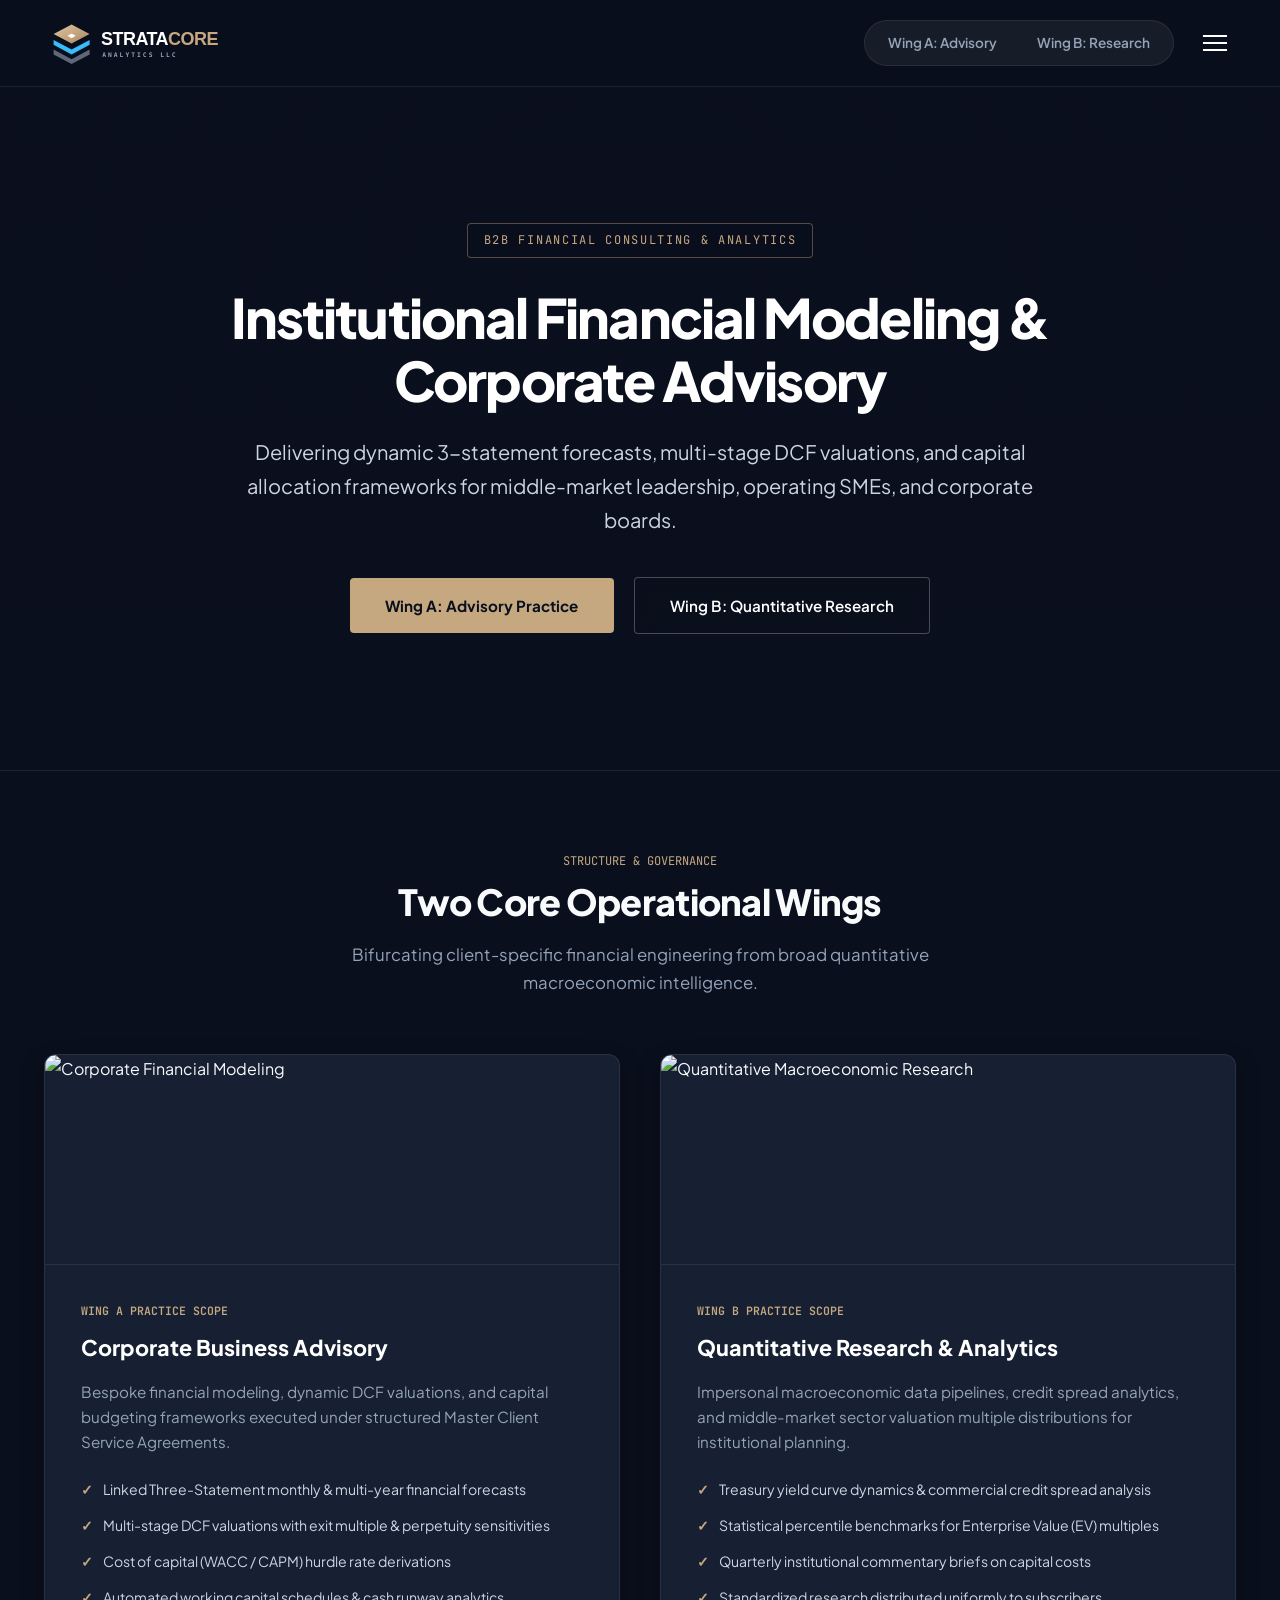
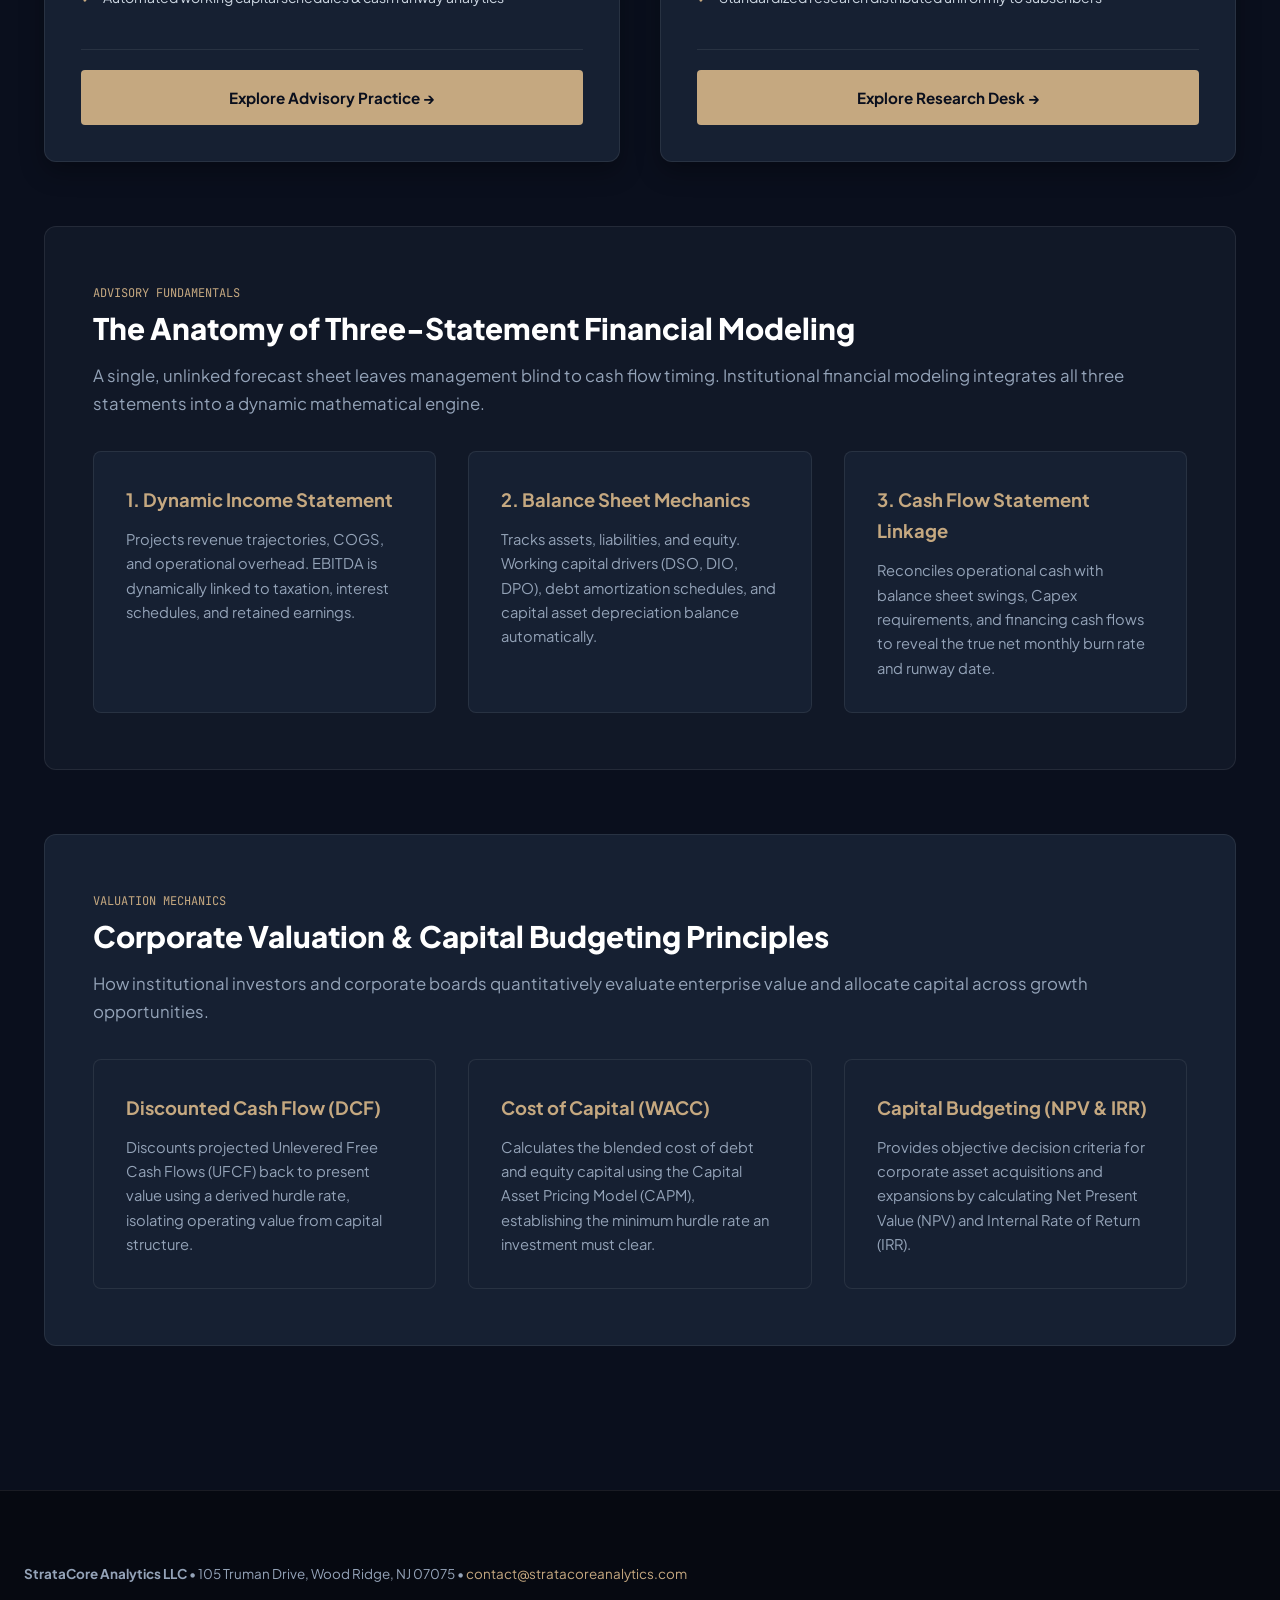
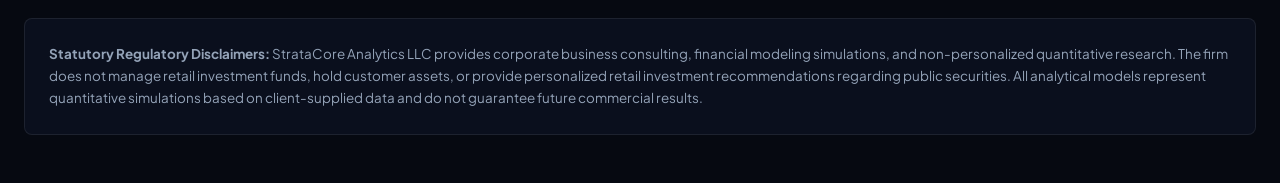
==== index.html @ 5d84ee07 "Production release: StrataCore Analytics LLC corporate web platform" ====
<!DOCTYPE html>
<html lang="en">
<head>
  <meta charset="UTF-8">
  <meta name="viewport" content="width=device-width, initial-scale=1.0">
  <title>StrataCore Analytics LLC | Quantitative Financial Modeling & Advisory</title>
  <link rel="stylesheet" href="style.css">
</head>
<body>
  <div class="drawer-backdrop" id="backdrop" onclick="toggleDrawer()"></div>
  <aside class="drawer-panel" id="drawer">
    <div>
      <button class="drawer-close" onclick="toggleDrawer()">&times;</button>
      <div style="font-family: 'JetBrains Mono'; font-size: 0.72rem; color: var(--bronze); text-transform: uppercase; margin-top: 1.5rem;">Corporate Menu</div>
      <ul class="drawer-nav">
        <li><a href="index.html">Firm Overview <span>&rarr;</span></a></li>
        <li><a href="advisory/index.html">Wing A: Corporate Advisory <span>&rarr;</span></a></li>
        <li><a href="research/index.html">Wing B: Quantitative Research <span>&rarr;</span></a></li>
        <li><a href="plans/index.html">Engagement Plans & Fees <span>&rarr;</span></a></li>
        <li><a href="contact/index.html">Direct Ingestion & Contact <span>&rarr;</span></a></li>
      </ul>
    </div>
    <div style="font-size: 0.8rem; color: var(--text-muted); line-height: 1.6;">
      <strong>StrataCore Analytics LLC</strong><br>
      105 Truman Drive, Wood Ridge, NJ 07075<br>
      contact@stratacoreanalytics.com
    </div>
  </aside>

  <header>
    <div class="nav-container">
      <a href="index.html"><img src="logo.svg" alt="StrataCore Analytics" class="brand-svg"></a>
      <div class="nav-right">
        <div class="wing-pill-container">
          <a href="advisory/index.html" class="wing-pill">Wing A: Advisory</a>
          <a href="research/index.html" class="wing-pill">Wing B: Research</a>
        </div>
        <button class="menu-btn" onclick="toggleDrawer()" aria-label="Open Menu"><span></span><span></span><span></span></button>
      </div>
    </div>
  </header>

  <section class="hero-fullwidth">
    <div class="hero-fullwidth-inner">
      <span class="hero-tag">B2B Financial Consulting & Analytics</span>
      <h1>Institutional Financial Modeling & Corporate Advisory</h1>
      <p>Delivering dynamic 3-statement forecasts, multi-stage DCF valuations, and capital allocation frameworks for middle-market leadership, operating SMEs, and corporate boards.</p>
      <div class="hero-btn-group">
        <a href="advisory/index.html" class="btn-bronze">Wing A: Advisory Practice</a>
        <a href="research/index.html" class="btn-outline">Wing B: Quantitative Research</a>
      </div>
    </div>
  </section>

  <main class="container">
    <div class="section-title">
      <div style="font-family: 'JetBrains Mono'; font-size: 0.75rem; color: var(--bronze); text-transform: uppercase;">Structure & Governance</div>
      <h2>Two Core Operational Wings</h2>
      <p>Bifurcating client-specific financial engineering from broad quantitative macroeconomic intelligence.</p>
    </div>

    <div class="grid-2">
      <!-- Wing A Card -->
      <div class="card-photo-box">
        <img src="https://images.unsplash.com/photo-1551836022-d5d88e9218df?auto=format&fit=crop&w=800&q=80" alt="Corporate Financial Modeling" class="card-img">
        <div class="card-body">
          <div>
            <div class="card-tag">Wing A Practice Scope</div>
            <h3>Corporate Business Advisory</h3>
            <p>Bespoke financial modeling, dynamic DCF valuations, and capital budgeting frameworks executed under structured Master Client Service Agreements.</p>
            <ul class="feature-list">
              <li>Linked Three-Statement monthly & multi-year financial forecasts</li>
              <li>Multi-stage DCF valuations with exit multiple & perpetuity sensitivities</li>
              <li>Cost of capital (WACC / CAPM) hurdle rate derivations</li>
              <li>Automated working capital schedules & cash runway analytics</li>
            </ul>
          </div>
          <div class="price-row">
            <a href="advisory/index.html" class="btn-bronze" style="width: 100%;">Explore Advisory Practice &rarr;</a>
          </div>
        </div>
      </div>

      <!-- Wing B Card -->
      <div class="card-photo-box">
        <img src="https://images.unsplash.com/photo-1460925895917-afdab827c52f?auto=format&fit=crop&w=800&q=80" alt="Quantitative Macroeconomic Research" class="card-img">
        <div class="card-body">
          <div>
            <div class="card-tag">Wing B Practice Scope</div>
            <h3>Quantitative Research & Analytics</h3>
            <p>Impersonal macroeconomic data pipelines, credit spread analytics, and middle-market sector valuation multiple distributions for institutional planning.</p>
            <ul class="feature-list">
              <li>Treasury yield curve dynamics & commercial credit spread analysis</li>
              <li>Statistical percentile benchmarks for Enterprise Value (EV) multiples</li>
              <li>Quarterly institutional commentary briefs on capital costs</li>
              <li>Standardized research distributed uniformly to subscribers</li>
            </ul>
          </div>
          <div class="price-row">
            <a href="research/index.html" class="btn-bronze" style="width: 100%;">Explore Research Desk &rarr;</a>
          </div>
        </div>
      </div>
    </div>

    <!-- Informational Guide 1: Three-Statement Modeling -->
    <div class="info-section">
      <div class="info-header">
        <div style="font-family: 'JetBrains Mono'; font-size: 0.75rem; color: var(--bronze); text-transform: uppercase;">Advisory Fundamentals</div>
        <h3>The Anatomy of Three-Statement Financial Modeling</h3>
        <p>A single, unlinked forecast sheet leaves management blind to cash flow timing. Institutional financial modeling integrates all three statements into a dynamic mathematical engine.</p>
      </div>

      <div class="info-grid">
        <div class="info-card">
          <h4>1. Dynamic Income Statement</h4>
          <p>Projects revenue trajectories, COGS, and operational overhead. EBITDA is dynamically linked to taxation, interest schedules, and retained earnings.</p>
        </div>
        <div class="info-card">
          <h4>2. Balance Sheet Mechanics</h4>
          <p>Tracks assets, liabilities, and equity. Working capital drivers (DSO, DIO, DPO), debt amortization schedules, and capital asset depreciation balance automatically.</p>
        </div>
        <div class="info-card">
          <h4>3. Cash Flow Statement Linkage</h4>
          <p>Reconciles operational cash with balance sheet swings, Capex requirements, and financing cash flows to reveal the true net monthly burn rate and runway date.</p>
        </div>
      </div>
    </div>

    <!-- Informational Guide 2: Valuation Principles -->
    <div class="info-section" style="background: var(--bg-card);">
      <div class="info-header">
        <div style="font-family: 'JetBrains Mono'; font-size: 0.75rem; color: var(--bronze); text-transform: uppercase;">Valuation Mechanics</div>
        <h3>Corporate Valuation & Capital Budgeting Principles</h3>
        <p>How institutional investors and corporate boards quantitatively evaluate enterprise value and allocate capital across growth opportunities.</p>
      </div>

      <div class="info-grid">
        <div class="info-card">
          <h4>Discounted Cash Flow (DCF)</h4>
          <p>Discounts projected Unlevered Free Cash Flows (UFCF) back to present value using a derived hurdle rate, isolating operating value from capital structure.</p>
        </div>
        <div class="info-card">
          <h4>Cost of Capital (WACC)</h4>
          <p>Calculates the blended cost of debt and equity capital using the Capital Asset Pricing Model (CAPM), establishing the minimum hurdle rate an investment must clear.</p>
        </div>
        <div class="info-card">
          <h4>Capital Budgeting (NPV & IRR)</h4>
          <p>Provides objective decision criteria for corporate asset acquisitions and expansions by calculating Net Present Value (NPV) and Internal Rate of Return (IRR).</p>
        </div>
      </div>
    </div>
  </main>

  <footer>
    <div class="footer-inner">
      <p><strong>StrataCore Analytics LLC</strong> &bull; 105 Truman Drive, Wood Ridge, NJ 07075 &bull; <a href="mailto:contact@stratacoreanalytics.com" style="color: var(--bronze); text-decoration: none;">contact@stratacoreanalytics.com</a></p>
      <div class="disclaimer-box">
        <strong>Statutory Regulatory Disclaimers:</strong> StrataCore Analytics LLC provides corporate business consulting, financial modeling simulations, and non-personalized quantitative research. The firm does not manage retail investment funds, hold customer assets, or provide personalized retail investment recommendations regarding public securities. All analytical models represent quantitative simulations based on client-supplied data and do not guarantee future commercial results.
      </div>
    </div>
  </footer>

  <script>
    function toggleDrawer() {
      document.getElementById('drawer').classList.toggle('active');
      document.getElementById('backdrop').classList.toggle('active');
    }
  </script>
</body>
</html>
---- style.css ----
@import url('https://fonts.googleapis.com/css2?family=Plus+Jakarta+Sans:wght@300;400;500;600;700;800&family=JetBrains+Mono:wght@400;500;600;700&display=swap');

:root {
  --bg-dark: #0A0F1D;
  --bg-surface: #111827;
  --bg-card: #162032;
  --bg-card-hover: #1E2B42;
  --bronze: #C5A880;
  --bronze-light: #DFC49E;
  --accent-blue: #38BDF8;
  --text-main: #F8FAFC;
  --text-muted: #94A3B8;
  --border-subtle: rgba(255, 255, 255, 0.08);
  --border-focus: rgba(197, 168, 128, 0.4);
}

* { box-sizing: border-box; margin: 0; padding: 0; font-family: 'Plus Jakarta Sans', sans-serif; }
body { background: var(--bg-dark); color: var(--text-main); line-height: 1.7; overflow-x: hidden; }

/* Sticky Navbar with larger logo */
header { background: rgba(10, 15, 29, 0.95); backdrop-filter: blur(14px); border-bottom: 1px solid var(--border-subtle); position: sticky; top: 0; z-index: 500; }
.nav-container { max-width: 1240px; margin: 0 auto; padding: 1rem 1.5rem; display: flex; justify-content: space-between; align-items: center; }

/* 54px Logo Scale */
.brand-svg { height: 54px; width: auto; display: block; }

.nav-right { display: flex; align-items: center; gap: 1.25rem; }

.wing-pill-container { display: flex; background: rgba(255, 255, 255, 0.06); padding: 3px; border-radius: 30px; border: 1px solid var(--border-subtle); }
.wing-pill { padding: 0.48rem 1.25rem; font-size: 0.85rem; font-weight: 600; border-radius: 24px; text-decoration: none; color: var(--text-muted); transition: all 0.2s; white-space: nowrap; }
.wing-pill:hover { color: #FFF; }
.wing-pill.active { background: var(--bronze); color: var(--bg-dark); font-weight: 700; }

.menu-btn { background: none; border: none; cursor: pointer; display: flex; flex-direction: column; justify-content: center; align-items: center; gap: 5px; width: 42px; height: 42px; border-radius: 6px; }
.menu-btn:hover { background: rgba(255, 255, 255, 0.05); }
.menu-btn span { display: block; width: 24px; height: 2px; background: #FFF; }

/* Drawer */
.drawer-backdrop { position: fixed; top: 0; left: 0; width: 100vw; height: 100vh; background: rgba(0,0,0,0.7); backdrop-filter: blur(5px); z-index: 1000; opacity: 0; visibility: hidden; transition: 0.3s; }
.drawer-backdrop.active { opacity: 1; visibility: visible; }
.drawer-panel { position: fixed; top: 0; right: -380px; width: 360px; height: 100vh; background: var(--bg-surface); color: #FFF; z-index: 1001; padding: 2.75rem 2rem; display: flex; flex-direction: column; justify-content: space-between; border-left: 1px solid var(--border-subtle); transition: right 0.35s cubic-bezier(0.16,1,0.3,1); }
.drawer-panel.active { right: 0; }
.drawer-close { align-self: flex-end; background: none; border: none; color: var(--text-muted); font-size: 1.6rem; cursor: pointer; }
.drawer-nav { list-style: none; margin-top: 2rem; }
.drawer-nav li { margin-bottom: 1.25rem; }
.drawer-nav a { text-decoration: none; color: #FFF; font-size: 1.05rem; font-weight: 500; display: flex; justify-content: space-between; }
.drawer-nav a:hover { color: var(--bronze); }

/* Full-Width Background Hero */
.hero-fullwidth {
  position: relative;
  min-height: 76vh;
  display: flex;
  align-items: center;
  justify-content: center;
  text-align: center;
  padding: 6.5rem 1.5rem;
  background-image: 
    linear-gradient(180deg, rgba(10, 15, 29, 0.82) 0%, rgba(10, 15, 29, 0.94) 75%, var(--bg-dark) 100%),
    radial-gradient(circle at 50% 30%, rgba(10, 15, 29, 0.35) 0%, rgba(10, 15, 29, 0.95) 100%),
    url('https://images.unsplash.com/photo-1486406146926-c627a92ad1ab?auto=format&fit=crop&w=2000&q=85');
  background-size: cover;
  background-position: center center;
  border-bottom: 1px solid var(--border-subtle);
}

.hero-fullwidth-inner { max-width: 960px; margin: 0 auto; position: relative; z-index: 2; }
.hero-tag { font-family: 'JetBrains Mono', monospace; font-size: 0.75rem; color: var(--bronze); text-transform: uppercase; letter-spacing: 0.14em; padding: 0.4rem 1rem; background: rgba(10, 15, 29, 0.7); backdrop-filter: blur(8px); border: 1px solid var(--border-focus); border-radius: 4px; display: inline-block; margin-bottom: 1.75rem; }
.hero-fullwidth h1 { font-size: 3.4rem; font-weight: 800; line-height: 1.15; letter-spacing: -0.035em; margin-bottom: 1.5rem; color: #FFFFFF; }
.hero-fullwidth p { font-size: 1.25rem; color: #CBD5E1; line-height: 1.7; max-width: 820px; margin: 0 auto 2.5rem; }

.hero-btn-group { display: flex; justify-content: center; align-items: center; gap: 1.25rem; flex-wrap: wrap; }
.btn-bronze { display: inline-block; background: var(--bronze); color: var(--bg-dark); padding: 0.9rem 2.2rem; font-size: 0.95rem; font-weight: 700; border-radius: 4px; text-decoration: none; transition: 0.2s; border: none; cursor: pointer; text-align: center; }
.btn-bronze:hover { background: var(--bronze-light); transform: translateY(-1px); }
.btn-outline { display: inline-block; background: rgba(10, 15, 29, 0.6); backdrop-filter: blur(8px); color: #FFF; padding: 0.9rem 2.2rem; font-size: 0.95rem; font-weight: 600; border-radius: 4px; text-decoration: none; border: 1px solid rgba(255, 255, 255, 0.25); text-align: center; transition: all 0.2s; }
.btn-outline:hover { background: rgba(255, 255, 255, 0.1); border-color: #FFF; transform: translateY(-1px); }

/* Split Hero for Subpages */
.hero-split { max-width: 1240px; margin: 0 auto; padding: 5rem 1.5rem; display: grid; grid-template-columns: 1.15fr 0.85fr; gap: 3.5rem; align-items: center; }
.hero-split h1 { font-size: 3rem; font-weight: 800; line-height: 1.15; letter-spacing: -0.03em; margin-bottom: 1.5rem; }
.hero-split p { font-size: 1.15rem; color: var(--text-muted); line-height: 1.7; margin-bottom: 2rem; }
.hero-img-box { position: relative; border-radius: 12px; overflow: hidden; border: 1px solid var(--border-subtle); box-shadow: 0 20px 40px rgba(0,0,0,0.5); }
.hero-img { width: 100%; height: 380px; object-fit: cover; display: block; filter: brightness(0.9) contrast(1.05); }

.container { max-width: 1240px; margin: 0 auto; padding: 5rem 1.5rem; }
.section-title { text-align: center; margin-bottom: 3.5rem; }
.section-title h2 { font-size: 2.25rem; font-weight: 800; letter-spacing: -0.02em; margin-bottom: 0.5rem; }
.section-title p { color: var(--text-muted); font-size: 1.05rem; max-width: 700px; margin: 0 auto; }

.grid-2 { display: grid; grid-template-columns: repeat(auto-fit, minmax(380px, 1fr)); gap: 2.5rem; }
.grid-3 { display: grid; grid-template-columns: repeat(auto-fit, minmax(320px, 1fr)); gap: 2rem; }

.card-photo-box { background: var(--bg-card); border: 1px solid var(--border-subtle); border-radius: 12px; overflow: hidden; display: flex; flex-direction: column; transition: 0.25s; box-shadow: 0 10px 25px rgba(0,0,0,0.3); }
.card-photo-box:hover { transform: translateY(-4px); border-color: var(--border-focus); background: var(--bg-card-hover); }
.card-img { width: 100%; height: 210px; object-fit: cover; border-bottom: 1px solid var(--border-subtle); }
.card-body { padding: 2.25rem; display: flex; flex-direction: column; justify-content: space-between; flex-grow: 1; }
.card-tag { font-family: 'JetBrains Mono', monospace; font-size: 0.72rem; color: var(--bronze); font-weight: 600; text-transform: uppercase; margin-bottom: 0.6rem; }
.card-body h3 { font-size: 1.35rem; font-weight: 750; margin-bottom: 0.75rem; color: #FFF; }
.card-body p { color: var(--text-muted); font-size: 0.95rem; margin-bottom: 1.5rem; line-height: 1.65; }

.feature-list { list-style: none; margin-bottom: 1.5rem; }
.feature-list li { font-size: 0.88rem; color: #CBD5E1; margin-bottom: 0.75rem; display: flex; align-items: flex-start; gap: 0.6rem; }
.feature-list li::before { content: "✓"; color: var(--bronze); font-weight: 700; }

.price-row { border-top: 1px solid var(--border-subtle); padding-top: 1.25rem; margin-top: 1rem; }
.price-val { font-size: 2.1rem; font-weight: 800; color: #FFF; }
.price-unit { font-size: 0.85rem; color: var(--text-muted); }

.info-section { background: var(--bg-surface); border: 1px solid var(--border-subtle); border-radius: 12px; padding: 3.5rem 3rem; margin: 4rem 0; }
.info-header { margin-bottom: 2rem; }
.info-header h3 { font-size: 1.85rem; font-weight: 800; margin-bottom: 0.5rem; color: #FFF; }
.info-header p { color: var(--text-muted); font-size: 1.05rem; }

.info-grid { display: grid; grid-template-columns: repeat(auto-fit, minmax(280px, 1fr)); gap: 2rem; margin-top: 2rem; }
.info-card { background: var(--bg-card); border: 1px solid var(--border-subtle); border-radius: 8px; padding: 2rem; }
.info-card h4 { font-size: 1.15rem; font-weight: 700; color: var(--bronze); margin-bottom: 0.75rem; }
.info-card p { font-size: 0.92rem; color: var(--text-muted); line-height: 1.65; }

.milestone-table { width: 100%; border-collapse: collapse; margin-top: 1.5rem; background: var(--bg-card); border-radius: 8px; overflow: hidden; border: 1px solid var(--border-subtle); }
.milestone-table th, .milestone-table td { padding: 1.1rem 1.5rem; text-align: left; font-size: 0.9rem; }
.milestone-table th { background: #0F172A; color: var(--bronze); font-family: 'JetBrains Mono', monospace; font-size: 0.78rem; text-transform: uppercase; }
.milestone-table tr { border-bottom: 1px solid var(--border-subtle); }
.milestone-table tr:last-child { border-bottom: none; }

footer { background: #060911; border-top: 1px solid var(--border-subtle); padding: 4.5rem 1.5rem 3rem; color: var(--text-muted); font-size: 0.84rem; }
.footer-inner { max-width: 1240px; margin: 0 auto; }
.disclaimer-box { background: #0A0F1D; border: 1px solid var(--border-subtle); border-radius: 8px; padding: 1.5rem; margin-top: 2rem; line-height: 1.65; }

@media (max-width: 900px) {
  .hero-fullwidth h1 { font-size: 2.5rem; }
  .hero-split { grid-template-columns: 1fr; text-align: center; }
  .hero-img { height: 280px; }
  .info-section { padding: 2.25rem 1.5rem; }
}
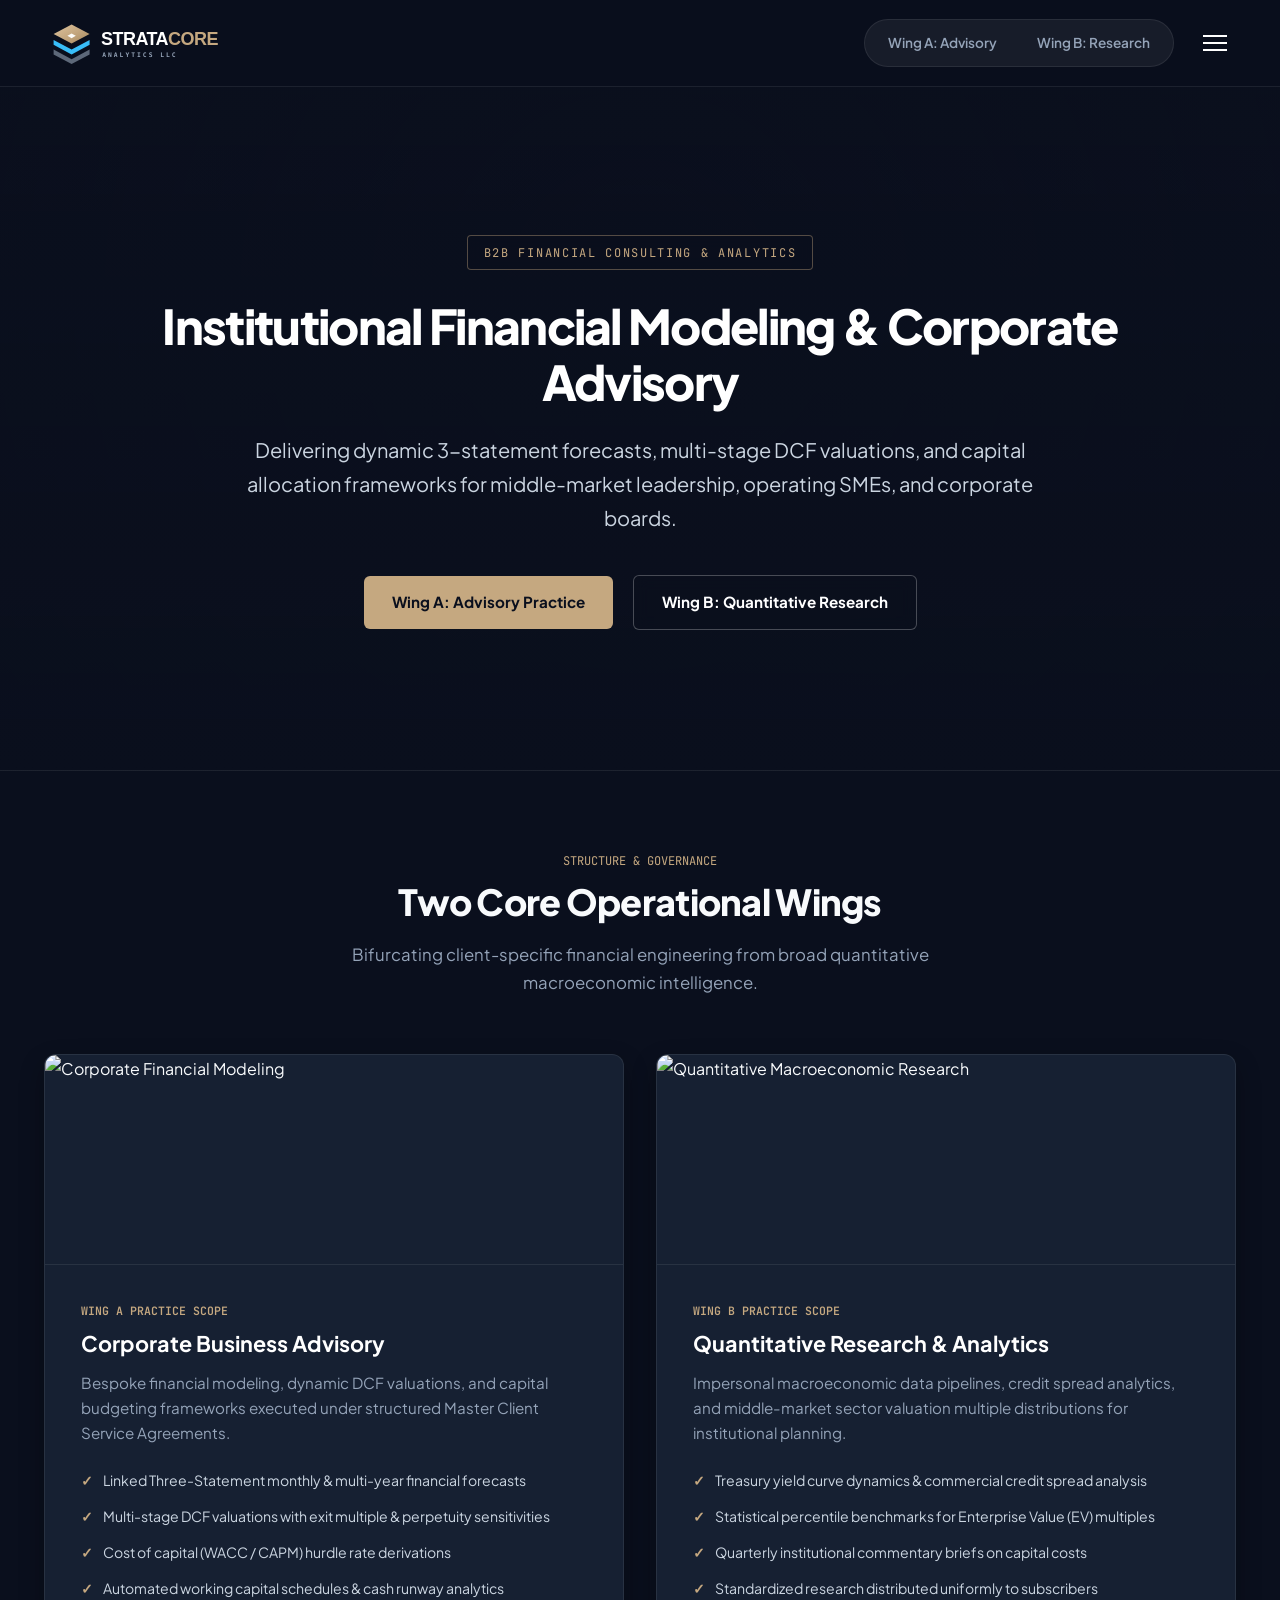
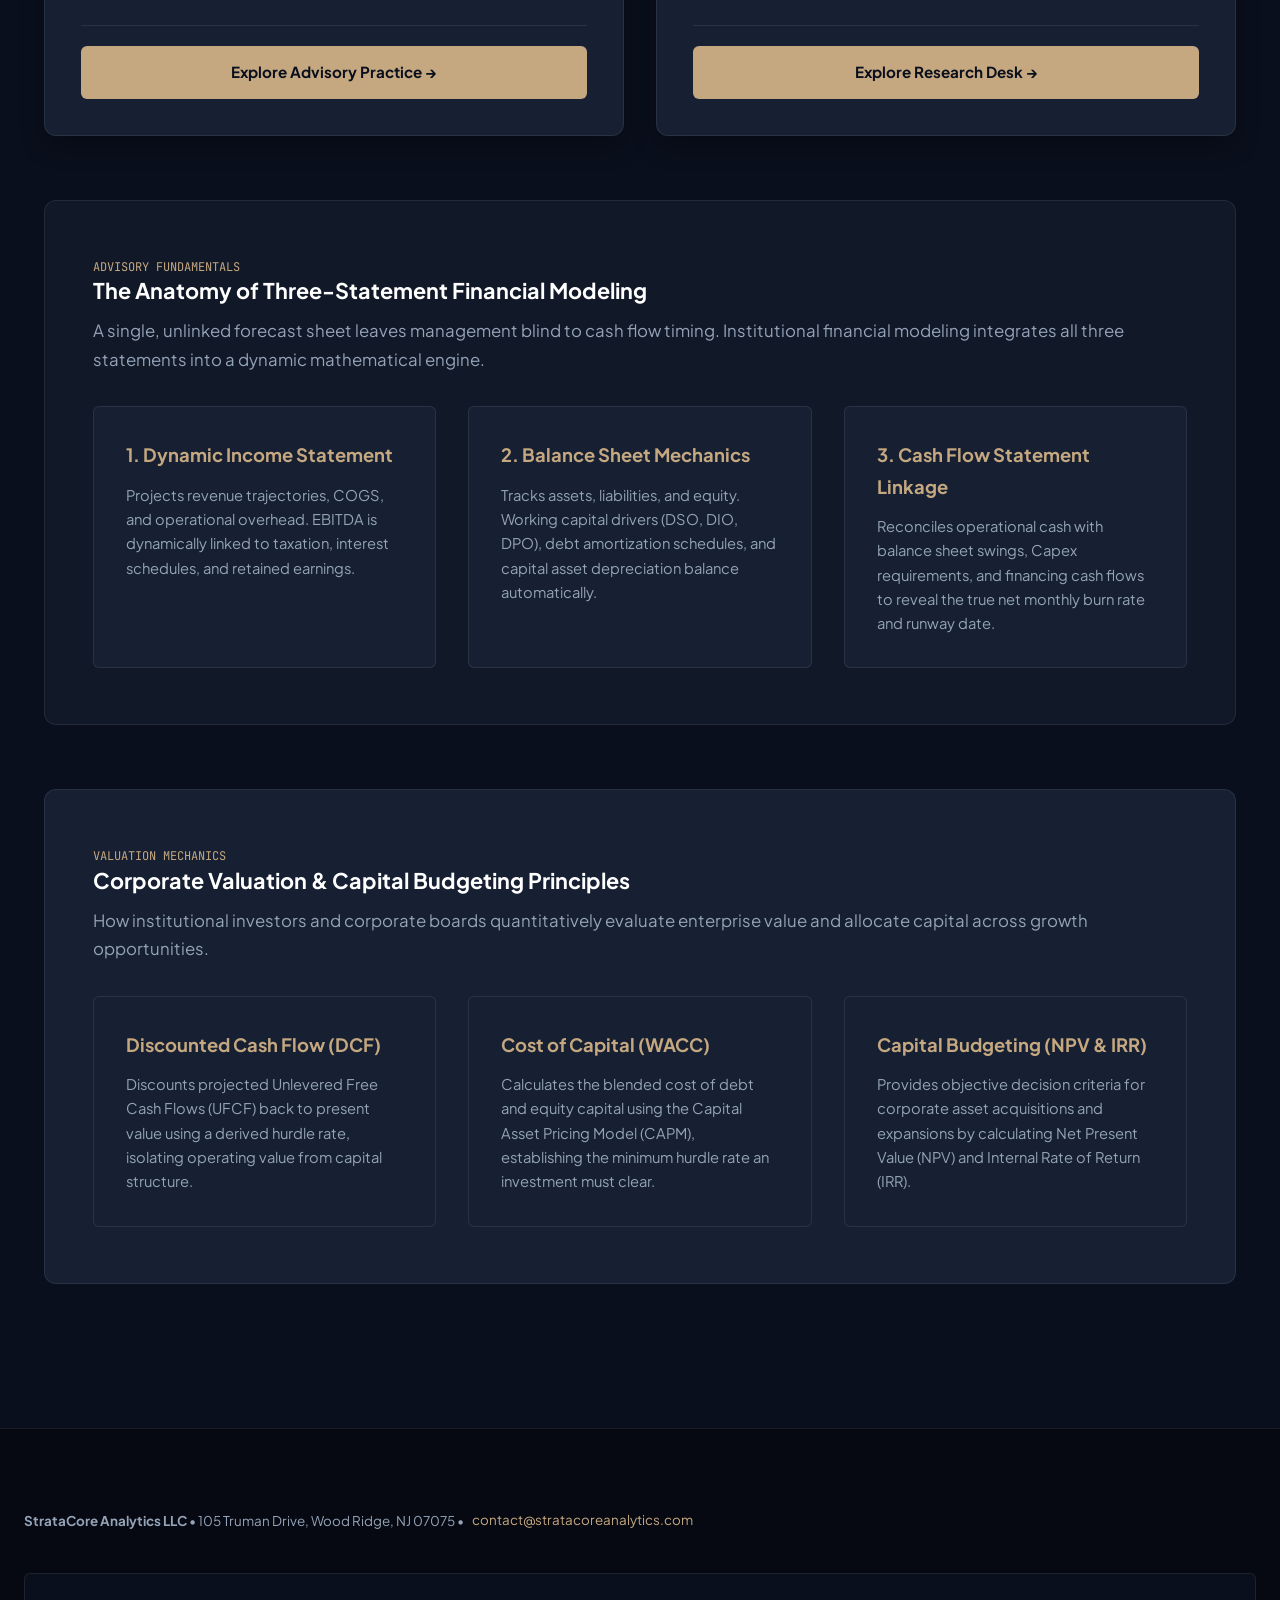
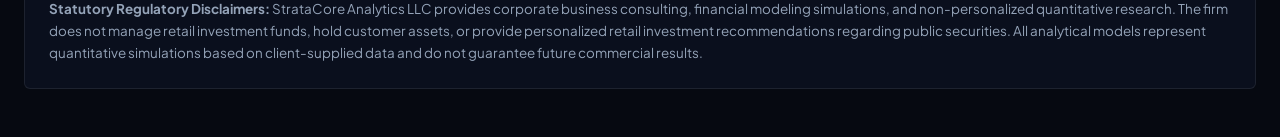
==== commit f02c6f84: "Remediate front-end audit findings: WCAG contrast, ARIA drawer, SEO tags, responsive tables, and des" ====
--- a/index.html
+++ b/index.html
@@ -3,22 +3,40 @@
 <head>
   <meta charset="UTF-8">
   <meta name="viewport" content="width=device-width, initial-scale=1.0">
-  <title>StrataCore Analytics LLC | Quantitative Financial Modeling & Advisory</title>
+  <title>StrataCore Analytics | Financial Modeling & Corporate Advisory</title>
+  <!-- SEO & Open Graph Metadata -->
+  <meta name="description" content="Institutional three-statement financial modeling, multi-stage DCF valuations, and quantitative macroeconomic research for middle-market leadership and SMEs.">
+  <link rel="canonical" href="https://stratacoreanalytics.com/">
+  <link rel="icon" type="image/svg+xml" href="logo.svg">
+  <meta property="og:type" content="website">
+  <meta property="og:site_name" content="StrataCore Analytics LLC">
+  <meta property="og:title" content="StrataCore Analytics | Financial Modeling & Corporate Advisory">
+  <meta property="og:description" content="Institutional three-statement financial modeling, multi-stage DCF valuations, and quantitative macroeconomic research for middle-market leadership and SMEs.">
+  <meta property="og:url" content="https://stratacoreanalytics.com/">
+  <meta property="og:image" content="https://images.unsplash.com/photo-1486406146926-c627a92ad1ab?auto=format&fit=crop&w=1200&q=80">
+  <meta name="twitter:card" content="summary_large_image">
+  <meta name="twitter:title" content="StrataCore Analytics | Financial Modeling & Corporate Advisory">
+  <meta name="twitter:description" content="Institutional three-statement financial modeling, multi-stage DCF valuations, and quantitative macroeconomic research for middle-market leadership and SMEs.">
+  <meta name="twitter:image" content="https://images.unsplash.com/photo-1486406146926-c627a92ad1ab?auto=format&fit=crop&w=1200&q=80">
+  <!-- End SEO Metadata -->
   <link rel="stylesheet" href="style.css">
 </head>
 <body>
+  <a href="#main-content" class="skip-link">Skip to main content</a>
   <div class="drawer-backdrop" id="backdrop" onclick="toggleDrawer()"></div>
-  <aside class="drawer-panel" id="drawer">
+  <aside class="drawer-panel" id="drawer" role="dialog" aria-modal="true" aria-label="Site Navigation">
     <div>
-      <button class="drawer-close" onclick="toggleDrawer()">&times;</button>
+      <button class="drawer-close" onclick="toggleDrawer()" aria-label="Close Navigation Menu" title="Close Menu">&times;</button>
       <div style="font-family: 'JetBrains Mono'; font-size: 0.72rem; color: var(--bronze); text-transform: uppercase; margin-top: 1.5rem;">Corporate Menu</div>
+      <nav aria-label="Drawer Navigation">
       <ul class="drawer-nav">
-        <li><a href="index.html">Firm Overview <span>&rarr;</span></a></li>
-        <li><a href="advisory/index.html">Wing A: Corporate Advisory <span>&rarr;</span></a></li>
-        <li><a href="research/index.html">Wing B: Quantitative Research <span>&rarr;</span></a></li>
-        <li><a href="plans/index.html">Engagement Plans & Fees <span>&rarr;</span></a></li>
-        <li><a href="contact/index.html">Direct Ingestion & Contact <span>&rarr;</span></a></li>
+        <li><a href="./" title="StrataCore Analytics Home">Firm Overview <span>&rarr;</span></a></li>
+        <li><a href="advisory/" title="Wing A: Corporate Advisory">Wing A: Advisory <span>&rarr;</span></a></li>
+        <li><a href="research/" title="Wing B: Quantitative Research">Wing B: Research <span>&rarr;</span></a></li>
+        <li><a href="plans/" title="Engagement Plans & Fee Schedules">Engagement Plans & Fees <span>&rarr;</span></a></li>
+        <li><a href="contact/" title="Corporate Intake & Contact">Direct Ingestion & Contact <span>&rarr;</span></a></li>
       </ul>
+      </nav>
     </div>
     <div style="font-size: 0.8rem; color: var(--text-muted); line-height: 1.6;">
       <strong>StrataCore Analytics LLC</strong><br>
@@ -29,13 +47,13 @@
 
   <header>
     <div class="nav-container">
-      <a href="index.html"><img src="logo.svg" alt="StrataCore Analytics" class="brand-svg"></a>
+      <a href="./" title="StrataCore Analytics Home"><img src="logo.svg" alt="StrataCore Analytics" class="brand-svg" width="240" height="42"></a>
       <div class="nav-right">
-        <div class="wing-pill-container">
-          <a href="advisory/index.html" class="wing-pill">Wing A: Advisory</a>
-          <a href="research/index.html" class="wing-pill">Wing B: Research</a>
-        </div>
-        <button class="menu-btn" onclick="toggleDrawer()" aria-label="Open Menu"><span></span><span></span><span></span></button>
+        <nav class="wing-pill-container" aria-label="Primary Practice Areas">
+          <a href="advisory/" title="Wing A: Corporate Advisory" class="wing-pill">Wing A: Advisory</a>
+          <a href="research/" title="Wing B: Quantitative Research" class="wing-pill">Wing B: Research</a>
+        </nav>
+        <button class="menu-btn" onclick="toggleDrawer()" aria-label="Open Menu" aria-expanded="false" aria-controls="drawer"><span></span><span></span><span></span></button>
       </div>
     </div>
   </header>
@@ -46,13 +64,13 @@
       <h1>Institutional Financial Modeling & Corporate Advisory</h1>
       <p>Delivering dynamic 3-statement forecasts, multi-stage DCF valuations, and capital allocation frameworks for middle-market leadership, operating SMEs, and corporate boards.</p>
       <div class="hero-btn-group">
-        <a href="advisory/index.html" class="btn-bronze">Wing A: Advisory Practice</a>
-        <a href="research/index.html" class="btn-outline">Wing B: Quantitative Research</a>
+        <a href="advisory/" title="Wing A: Corporate Advisory" class="btn-bronze">Wing A: Advisory Practice</a>
+        <a href="research/" title="Wing B: Quantitative Research" class="btn-outline">Wing B: Quantitative Research</a>
       </div>
     </div>
   </section>
 
-  <main class="container">
+  <main id="main-content" class="container">
     <div class="section-title">
       <div style="font-family: 'JetBrains Mono'; font-size: 0.75rem; color: var(--bronze); text-transform: uppercase;">Structure & Governance</div>
       <h2>Two Core Operational Wings</h2>
@@ -62,7 +80,7 @@
     <div class="grid-2">
       <!-- Wing A Card -->
       <div class="card-photo-box">
-        <img src="https://images.unsplash.com/photo-1551836022-d5d88e9218df?auto=format&fit=crop&w=800&q=80" alt="Corporate Financial Modeling" class="card-img">
+        <img src="https://images.unsplash.com/photo-1551836022-d5d88e9218df?auto=format&fit=crop&w=800&q=80" srcset="https://images.unsplash.com/photo-1551836022-d5d88e9218df?auto=format&fit=crop&q=80&w=400 400w, https://images.unsplash.com/photo-1551836022-d5d88e9218df?auto=format&fit=crop&q=80&w=640 640w, https://images.unsplash.com/photo-1551836022-d5d88e9218df?auto=format&fit=crop&q=80&w=800 800w" sizes="(max-width: 768px) 92vw, 380px" alt="Corporate Financial Modeling" class="card-img" width="800" height="210" loading="lazy">
         <div class="card-body">
           <div>
             <div class="card-tag">Wing A Practice Scope</div>
@@ -76,14 +94,14 @@
             </ul>
           </div>
           <div class="price-row">
-            <a href="advisory/index.html" class="btn-bronze" style="width: 100%;">Explore Advisory Practice &rarr;</a>
+            <a href="advisory/" title="Wing A: Corporate Advisory" class="btn-bronze" style="width: 100%;">Explore Advisory Practice &rarr;</a>
           </div>
         </div>
       </div>
 
       <!-- Wing B Card -->
       <div class="card-photo-box">
-        <img src="https://images.unsplash.com/photo-1460925895917-afdab827c52f?auto=format&fit=crop&w=800&q=80" alt="Quantitative Macroeconomic Research" class="card-img">
+        <img src="https://images.unsplash.com/photo-1460925895917-afdab827c52f?auto=format&fit=crop&w=800&q=80" srcset="https://images.unsplash.com/photo-1460925895917-afdab827c52f?auto=format&fit=crop&q=80&w=400 400w, https://images.unsplash.com/photo-1460925895917-afdab827c52f?auto=format&fit=crop&q=80&w=640 640w, https://images.unsplash.com/photo-1460925895917-afdab827c52f?auto=format&fit=crop&q=80&w=800 800w" sizes="(max-width: 768px) 92vw, 380px" alt="Quantitative Macroeconomic Research" class="card-img" width="800" height="210" loading="lazy">
         <div class="card-body">
           <div>
             <div class="card-tag">Wing B Practice Scope</div>
@@ -97,7 +115,7 @@
             </ul>
           </div>
           <div class="price-row">
-            <a href="research/index.html" class="btn-bronze" style="width: 100%;">Explore Research Desk &rarr;</a>
+            <a href="research/" title="Wing B: Quantitative Research" class="btn-bronze" style="width: 100%;">Explore Research Desk &rarr;</a>
           </div>
         </div>
       </div>
@@ -154,7 +172,7 @@
 
   <footer>
     <div class="footer-inner">
-      <p><strong>StrataCore Analytics LLC</strong> &bull; 105 Truman Drive, Wood Ridge, NJ 07075 &bull; <a href="mailto:contact@stratacoreanalytics.com" style="color: var(--bronze); text-decoration: none;">contact@stratacoreanalytics.com</a></p>
+      <p><strong>StrataCore Analytics LLC</strong> &bull; 105 Truman Drive, Wood Ridge, NJ 07075 &bull; <a href="mailto:contact@stratacoreanalytics.com" title="Email Corporate Inquiries" style="color: var(--bronze); text-decoration: none;">contact@stratacoreanalytics.com</a></p>
       <div class="disclaimer-box">
         <strong>Statutory Regulatory Disclaimers:</strong> StrataCore Analytics LLC provides corporate business consulting, financial modeling simulations, and non-personalized quantitative research. The firm does not manage retail investment funds, hold customer assets, or provide personalized retail investment recommendations regarding public securities. All analytical models represent quantitative simulations based on client-supplied data and do not guarantee future commercial results.
       </div>
@@ -162,10 +180,28 @@
   </footer>
 
   <script>
-    function toggleDrawer() {
-      document.getElementById('drawer').classList.toggle('active');
-      document.getElementById('backdrop').classList.toggle('active');
+    const drawer = document.getElementById('drawer');
+    const backdrop = document.getElementById('backdrop');
+    const menuBtn = document.querySelector('.menu-btn, .menu-trigger');
+    const closeBtn = document.querySelector('.drawer-close');
+
+    function toggleDrawer(forceState) {
+      const isOpen = typeof forceState === 'boolean' ? forceState : !drawer.classList.contains('active');
+      drawer.classList.toggle('active', isOpen);
+      backdrop.classList.toggle('active', isOpen);
+      if (menuBtn) menuBtn.setAttribute('aria-expanded', String(isOpen));
+      if (isOpen && closeBtn) {
+        setTimeout(() => closeBtn.focus(), 50);
+      } else if (!isOpen && menuBtn) {
+        menuBtn.focus();
+      }
     }
+
+    document.addEventListener('keydown', (e) => {
+      if (e.key === 'Escape' && drawer && drawer.classList.contains('active')) {
+        toggleDrawer(false);
+      }
+    });
   </script>
 </body>
 </html>
--- a/style.css
+++ b/style.css
@@ -132,3 +132,393 @@
   .hero-img { height: 280px; }
   .info-section { padding: 2.25rem 1.5rem; }
 }
+
+/* ==========================================================================
+   MOBILE STEP 1: GLOBAL VIEWPORT & HORIZONTAL OVERFLOW CONTAINMENT
+   ========================================================================== */
+@media (max-width: 768px) {
+  html, body {
+    width: 100% !important;
+    max-width: 100vw !important;
+    overflow-x: hidden !important;
+    position: relative;
+    -webkit-text-size-adjust: 100%;
+  }
+
+  /* Standardize safe mobile side padding across all page wrappers */
+  .container, 
+  .section-container, 
+  .footer-inner,
+  .hero-split,
+  header {
+    width: 100% !important;
+    box-sizing: border-box !important;
+    padding-left: 1rem !important;
+    padding-right: 1rem !important;
+  }
+}
+
+/* ==========================================================================
+   MANDATORY MOBILE FIX: HEADER OVERFLOW & VIEWPORT LOCK
+   ========================================================================== */
+@media screen and (max-width: 820px) {
+  /* 1. Prevent any element from blowing out screen width */
+  html, body {
+    width: 100% !important;
+    max-width: 100% !important;
+    overflow-x: hidden !important;
+    position: relative !important;
+  }
+
+  /* 2. Header: Logo Left, Hamburger Right, Hide Desk Pills */
+  header {
+    width: 100% !important;
+    box-sizing: border-box !important;
+    padding: 0.75rem 1rem !important;
+  }
+
+  .nav-container {
+    width: 100% !important;
+    max-width: 100% !important;
+    display: flex !important;
+    justify-content: space-between !important;
+    align-items: center !important;
+    padding: 0 !important;
+  }
+
+  /* HIDE PILLS FROM MOBILE HEADER SO THEY DON'T CROWD SCREEN */
+  .wing-pill-container {
+    display: none !important;
+    visibility: hidden !important;
+  }
+
+  .brand-svg {
+    max-height: 26px !important;
+    width: auto !important;
+  }
+
+  .nav-right {
+    display: flex !important;
+    align-items: center !important;
+  }
+
+  /* 3. Hero & Content Full-Width Alignment */
+  .hero-split, .container, .section-container, .footer-inner {
+    width: 100% !important;
+    max-width: 100% !important;
+    box-sizing: border-box !important;
+    padding-left: 1.25rem !important;
+    padding-right: 1.25rem !important;
+    margin-left: 0 !important;
+    margin-right: 0 !important;
+  }
+
+  .hero-split {
+    display: flex !important;
+    flex-direction: column !important;
+    padding-top: 2rem !important;
+    padding-bottom: 2rem !important;
+    gap: 1.5rem !important;
+  }
+
+  .hero-split h1 {
+    font-size: 1.85rem !important;
+    line-height: 1.25 !important;
+  }
+
+  .hero-split p {
+    font-size: 0.95rem !important;
+    line-height: 1.55 !important;
+  }
+
+  /* 4. Collapse all multi-column grids */
+  .grid-2, .grid-3, .grid-4, .wings-grid, .info-grid {
+    display: flex !important;
+    flex-direction: column !important;
+    width: 100% !important;
+    gap: 1.25rem !important;
+  }
+
+  .card-photo-box, .wing-card {
+    width: 100% !important;
+    box-sizing: border-box !important;
+    padding: 1.25rem !important;
+  }
+}
+
+
+/* === BATCH 1: HIGH-SEVERITY, CONTRAST & MOBILE OVERFLOW FIXES === */
+.table-scroll-wrapper {
+  width: 100%;
+  overflow-x: auto;
+  -webkit-overflow-scrolling: touch;
+  border-radius: 8px;
+  border: 1px solid var(--border-subtle);
+}
+.table-scroll-wrapper .milestone-table {
+  margin-top: 0;
+  border: none;
+  min-width: 600px;
+}
+
+.card-photo-box {
+  min-width: 0;
+  max-width: 100%;
+  overflow-wrap: break-word;
+  word-wrap: break-word;
+}
+
+.form-label {
+  display: block;
+  font-size: 0.875rem;
+  font-weight: 600;
+  margin-bottom: 0.4rem;
+  color: #E2E8F0;
+}
+.form-optional {
+  font-weight: 400;
+  color: #CBD5E1;
+}
+.form-control {
+  width: 100%;
+  padding: 0.75rem;
+  background: #0E1424;
+  border: 1px solid var(--border-subtle);
+  border-radius: 6px;
+  font-size: 16px;
+  color: #FFFFFF;
+}
+.hp-field {
+  position: absolute;
+  left: -9999px;
+  width: 1px;
+  height: 1px;
+  opacity: 0;
+  pointer-events: none;
+}
+
+@media (max-width: 640px) {
+  .grid-2, .grid-3 {
+    grid-template-columns: 1fr;
+  }
+  .card-photo-box {
+    padding: 1.5rem !important;
+  }
+  .card-body {
+    padding: 1.5rem;
+  }
+}
+
+
+/* === BATCH 2: ACCESSIBILITY, FOCUS-VISIBLE, TAP TARGETS & HOVER STATES === */
+.skip-link {
+  position: absolute;
+  top: -100px;
+  left: 1rem;
+  background: var(--bronze);
+  color: var(--bg-dark);
+  padding: 0.75rem 1.25rem;
+  font-weight: 700;
+  font-size: 0.95rem;
+  border-radius: 6px;
+  z-index: 2000;
+  text-decoration: none;
+  transition: top 0.2s ease;
+}
+.skip-link:focus {
+  top: 1rem;
+}
+
+a:focus-visible,
+button:focus-visible,
+input:focus-visible,
+select:focus-visible,
+textarea:focus-visible {
+  outline: 2px solid var(--accent-blue) !important;
+  outline-offset: 3px !important;
+}
+
+.drawer-close {
+  min-width: 44px;
+  min-height: 44px;
+  display: inline-flex;
+  align-items: center;
+  justify-content: center;
+  border-radius: 8px;
+  transition: background 0.2s, color 0.2s;
+}
+.drawer-close:hover {
+  color: #FFFFFF;
+  background: rgba(255, 255, 255, 0.1);
+}
+
+.drawer-nav li {
+  margin-bottom: 0.5rem;
+}
+.drawer-nav a {
+  min-height: 44px;
+  align-items: center;
+  padding: 0.65rem 0.5rem;
+  border-radius: 6px;
+  transition: color 0.2s, background 0.2s;
+}
+.drawer-nav a:hover {
+  color: var(--bronze);
+  background: rgba(255, 255, 255, 0.04);
+}
+
+.wing-pill {
+  min-height: 40px;
+  display: inline-flex;
+  align-items: center;
+}
+
+footer a {
+  display: inline-flex;
+  align-items: center;
+  min-height: 40px;
+  padding: 0.25rem 0.35rem;
+  border-radius: 4px;
+  transition: color 0.2s, background 0.2s;
+}
+footer a:hover {
+  color: var(--bronze-light) !important;
+  text-decoration: underline !important;
+  background: rgba(197, 168, 128, 0.08);
+}
+
+
+/* === BATCH 4: DESIGN TOKENS, UNIFIED BUTTONS, CARD ALIGNMENT & MOBILE >= 14PX === */
+:root {
+  --font-sm: 0.875rem;      /* 14px floor */
+  --font-base: 1rem;        /* 16px */
+  --font-md: 1.125rem;      /* 18px */
+  --font-h3: 1.35rem;       /* 21.6px */
+  --font-h2: 2.15rem;       /* 34.4px */
+  --font-h1-mobile: 2rem;   /* 32px */
+  --font-h1-desktop: 3rem;  /* 48px */
+
+  --weight-regular: 400;
+  --weight-semibold: 600;
+  --weight-bold: 700;
+  --weight-extrabold: 800;
+
+  --radius-sm: 6px;
+  --radius-md: 12px;
+  --radius-pill: 24px;
+  --grid-gap: 2rem;
+}
+
+/* Unified Grid Gaps & Card Radii */
+.grid-2,
+.grid-3,
+.info-grid {
+  gap: var(--grid-gap) !important;
+}
+
+.card-photo-box,
+.info-section {
+  border-radius: var(--radius-md) !important;
+}
+
+.info-card,
+.viz-box,
+.disclaimer-box,
+.table-scroll-wrapper {
+  border-radius: var(--radius-sm) !important;
+}
+
+/* Equal-Height Cards & Bottom-Pinned Price/CTA Rows */
+.card-photo-box {
+  height: 100%;
+  display: flex;
+  flex-direction: column;
+}
+.card-body {
+  flex: 1 1 auto;
+  display: flex;
+  flex-direction: column;
+}
+.card-body > div:first-child {
+  flex: 1 1 auto;
+}
+.price-row {
+  margin-top: auto !important;
+  padding-top: 1.25rem;
+}
+.info-card {
+  display: flex;
+  flex-direction: column;
+  justify-content: flex-start;
+  height: 100%;
+}
+
+/* Unified H3 Typography */
+.card-body h3,
+.info-section h3,
+.info-header h3 {
+  font-size: var(--font-h3) !important;
+  font-weight: var(--weight-bold) !important;
+  margin-bottom: 0.75rem !important;
+  line-height: 1.3;
+}
+
+/* Unified Buttons Across All Pages */
+.btn-bronze,
+.btn-outline {
+  font-size: 0.95rem !important; /* 15.2px unified */
+  font-weight: var(--weight-bold) !important;
+  padding: 0.85rem 1.75rem !important;
+  border-radius: var(--radius-sm) !important;
+  min-height: 44px;
+  display: inline-flex;
+  align-items: center;
+  justify-content: center;
+  gap: 0.4rem;
+}
+
+/* Cross-Page H1 & First-Section Top Padding Alignment */
+.hero-split,
+.hero-fullwidth,
+.page-hero {
+  padding-top: 5rem !important;
+  padding-bottom: 4.5rem !important;
+}
+.hero-split h1,
+.hero-fullwidth h1,
+.page-hero h1 {
+  font-size: var(--font-h1-desktop) !important;
+  font-weight: var(--weight-extrabold) !important;
+  line-height: 1.15 !important;
+}
+
+@media (max-width: 900px) {
+  .hero-split,
+  .hero-fullwidth,
+  .page-hero {
+    padding-top: 2.5rem !important;
+    padding-bottom: 3rem !important;
+  }
+  .hero-split h1,
+  .hero-fullwidth h1,
+  .page-hero h1 {
+    font-size: var(--font-h1-mobile) !important;
+  }
+}
+
+/* Mobile Typography Floor >= 14px (0.875rem) */
+@media (max-width: 768px) {
+  .hero-tag,
+  .card-tag,
+  .price-unit,
+  .milestone-table th,
+  .milestone-table td,
+  footer,
+  footer p,
+  footer a,
+  .disclaimer-box,
+  [style*="font-size: 0.7"],
+  [style*="font-size: 0.8"] {
+    font-size: var(--font-sm) !important;
+  }
+}
